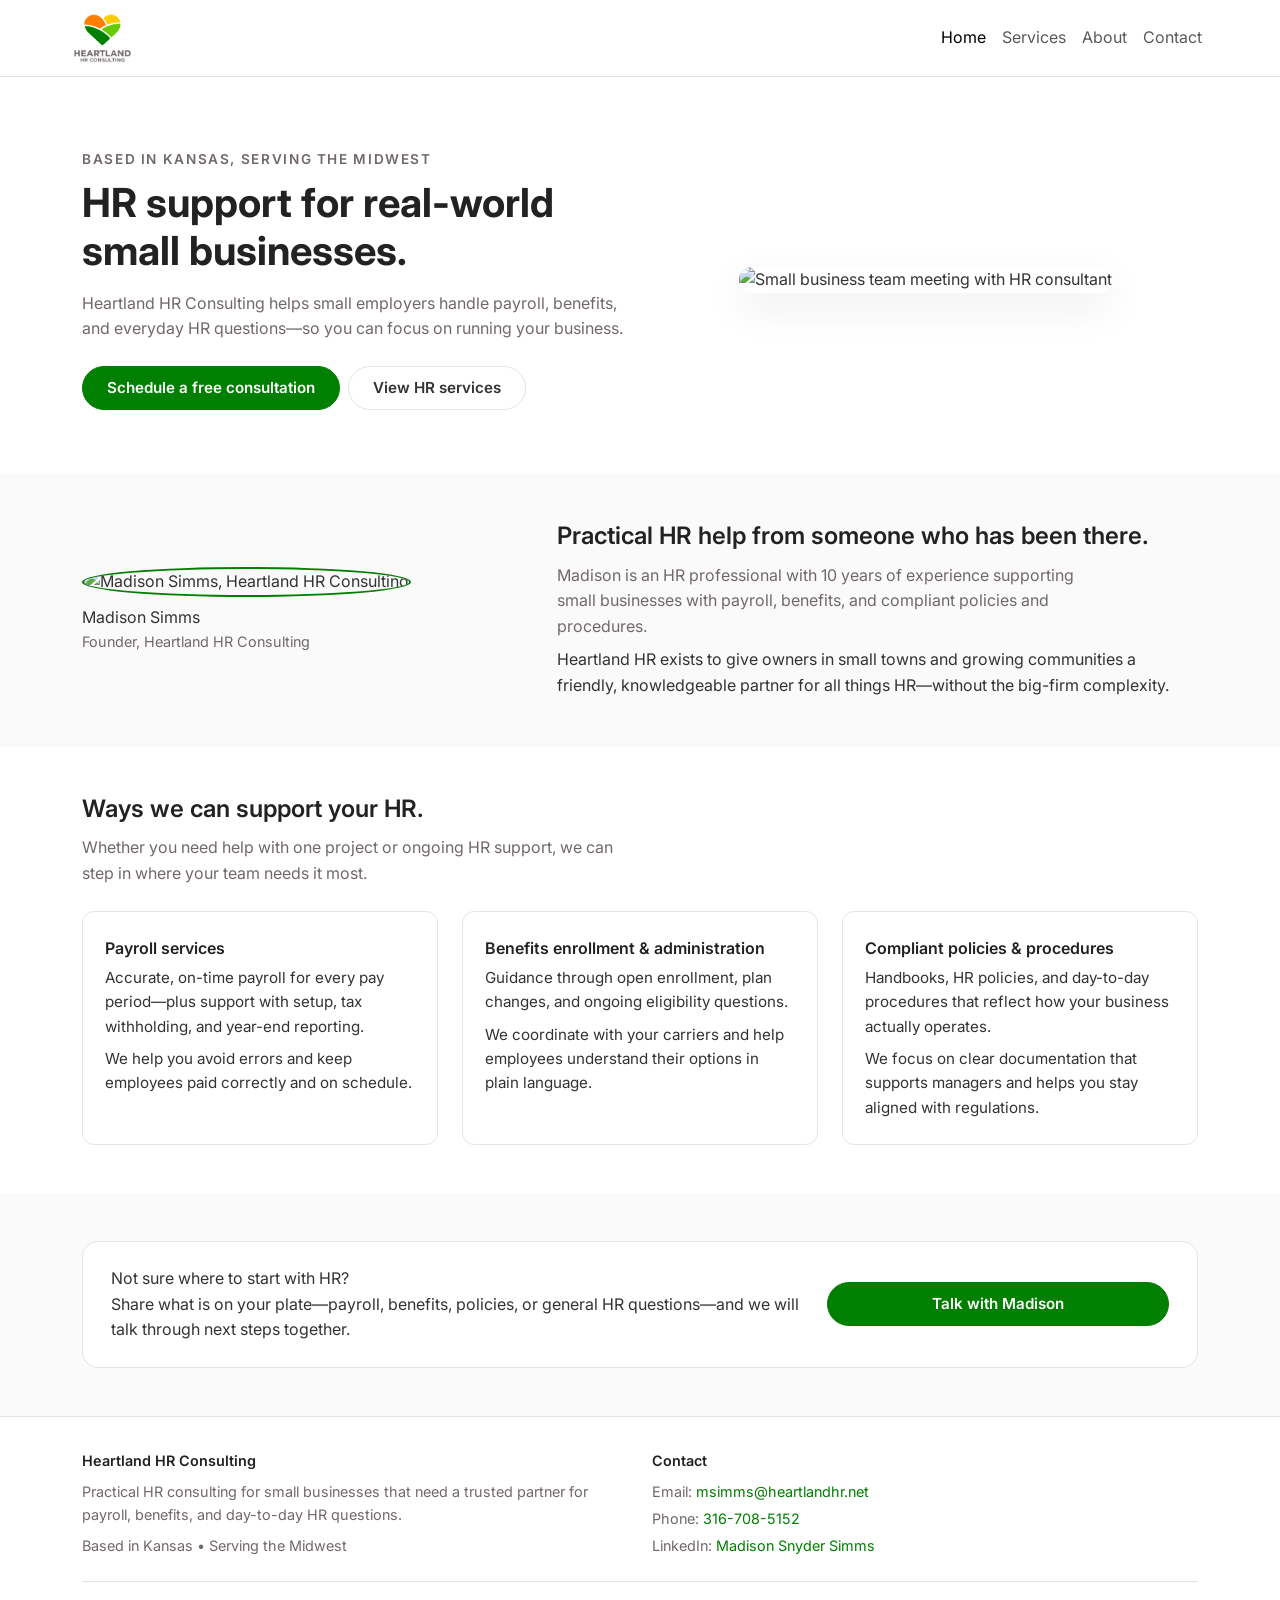
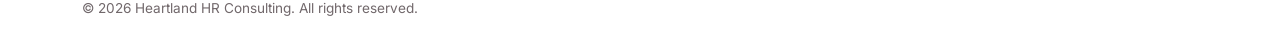
==== index.html @ 60d96d64 "Change logo image format from JPG to PNG" ====
<!DOCTYPE html>
<html lang="en" dir="ltr">
<head>
  <meta charset="utf-8">
  <title>Heartland HR Consulting | HR Support for Small Businesses</title>
  <meta name="viewport" content="width=device-width, initial-scale=1.0">
  <meta name="description" content="Heartland HR Consulting helps small businesses handle payroll, benefits, and compliant HR policies so owners can focus on running their business. Based in Kansas, serving clients across the Midwest.">

  <link rel="icon" type="image/jpeg" href="images/favicon-32x32.jpg" sizes="32x32">
  <link rel="apple-touch-icon" href="images/favicon-32x32.png">

  <link href="https://fonts.googleapis.com/css2?family=Inter:wght@400;500;600;700&display=swap" rel="stylesheet">
  <link href="https://cdn.jsdelivr.net/npm/bootstrap@5.3.3/dist/css/bootstrap.min.css" rel="stylesheet" crossorigin="anonymous">
  <link href="css/heartland.css" rel="stylesheet">
</head>
<body>
  <header class="border-bottom bg-white">
    <nav class="navbar navbar-expand-lg navbar-light container py-2">
      <a class="navbar-brand d-flex align-items-center" href="index.html">
        <img src="images/Logo-4-Color-Transparent.png" alt="Heartland HR Consulting logo">
      </a>
      <button class="navbar-toggler border-0" type="button" data-bs-toggle="collapse" data-bs-target="#mainNav" aria-controls="mainNav" aria-expanded="false" aria-label="Toggle navigation">
        <span class="navbar-toggler-icon"></span>
      </button>
      <div class="collapse navbar-collapse justify-content-end" id="mainNav">
        <ul class="navbar-nav mb-2 mb-lg-0">
          <li class="nav-item"><a class="nav-link active" href="index.html">Home</a></li>
          <li class="nav-item"><a class="nav-link" href="services.html">Services</a></li>
          <li class="nav-item"><a class="nav-link" href="about.html">About</a></li>
          <li class="nav-item"><a class="nav-link" href="contact.html">Contact</a></li>
        </ul>
      </div>
    </nav>
  </header>

  <main>
    <section class="hero">
      <div class="container">
        <div class="row align-items-center g-4">
          <div class="col-lg-6 order-2 order-lg-1">
            <p class="hero-tagline mb-2">Based in Kansas, serving the Midwest</p>
            <h1 class="hero-title">HR support for real-world small businesses.</h1>
            <p class="hero-subtitle mb-4">Heartland HR Consulting helps small employers handle payroll, benefits, and everyday HR questions—so you can focus on running your business.</p>
            <div class="d-flex flex-column flex-sm-row gap-2">
              <a href="contact.html" class="btn btn-primary-hh">Schedule a free consultation</a>
              <a href="services.html" class="btn btn-outline-hh">View HR services</a>
            </div>
          </div>
          <div class="col-lg-6 order-1 order-lg-2 text-center">
            <img src="images/Heroimage.jpg" class="hero-image" alt="Small business team meeting with HR consultant">
          </div>
        </div>
      </div>
    </section>

    <section class="section section-light">
      <div class="container">
        <div class="row g-4 align-items-center">
          <div class="col-md-5 text-center text-md-start mb-3 mb-md-0">
            <img src="images/madison-headshot.jpg" class="founder-photo mb-2" alt="Madison Simms, Heartland HR Consulting">
            <div>
              <div class="founder-name">Madison Simms</div>
              <div class="founder-role">Founder, Heartland HR Consulting</div>
            </div>
          </div>
          <div class="col-md-7">
            <h2 class="section-title">Practical HR help from someone who has been there.</h2>
            <p class="section-subtitle mb-2">Madison is an HR professional with 10 years of experience supporting small businesses with payroll, benefits, and compliant policies and procedures.</p>
            <p class="mb-0">Heartland HR exists to give owners in small towns and growing communities a friendly, knowledgeable partner for all things HR—without the big-firm complexity.</p>
          </div>
        </div>
      </div>
    </section>

    <section class="section">
      <div class="container">
        <div class="row mb-4">
          <div class="col-lg-8">
            <h2 class="section-title">Ways we can support your HR.</h2>
            <p class="section-subtitle mb-0">Whether you need help with one project or ongoing HR support, we can step in where your team needs it most.</p>
          </div>
        </div>
        <div class="row g-4">
          <div class="col-md-4">
            <div class="service-card h-100">
              <div class="service-name">Payroll services</div>
              <p class="service-text mb-2">Accurate, on-time payroll for every pay period—plus support with setup, tax withholding, and year-end reporting.</p>
              <p class="service-text mb-0">We help you avoid errors and keep employees paid correctly and on schedule.</p>
            </div>
          </div>
          <div class="col-md-4">
            <div class="service-card h-100">
              <div class="service-name">Benefits enrollment & administration</div>
              <p class="service-text mb-2">Guidance through open enrollment, plan changes, and ongoing eligibility questions.</p>
              <p class="service-text mb-0">We coordinate with your carriers and help employees understand their options in plain language.</p>
            </div>
          </div>
          <div class="col-md-4">
            <div class="service-card h-100">
              <div class="service-name">Compliant policies & procedures</div>
              <p class="service-text mb-2">Handbooks, HR policies, and day-to-day procedures that reflect how your business actually operates.</p>
              <p class="service-text mb-0">We focus on clear documentation that supports managers and helps you stay aligned with regulations.</p>
            </div>
          </div>
        </div>
      </div>
    </section>

    <section class="section section-light">
      <div class="container">
        <div class="cta-strip">
          <div class="row align-items-center g-3">
            <div class="col-md-8">
              <div class="cta-text-main">Not sure where to start with HR?</div>
              <p class="cta-text-sub mb-0">Share what is on your plate—payroll, benefits, policies, or general HR questions—and we will talk through next steps together.</p>
            </div>
            <div class="col-md-4 text-md-end">
              <a href="contact.html" class="btn btn-primary-hh w-100 w-md-auto">Talk with Madison</a>
            </div>
          </div>
        </div>
      </div>
    </section>
  </main>

  <footer class="site-footer">
    <div class="container">
      <div class="row g-4">
        <div class="col-md-6">
          <div class="footer-heading mb-2">Heartland HR Consulting</div>
          <p class="mb-2">Practical HR consulting for small businesses that need a trusted partner for payroll, benefits, and day-to-day HR questions.</p>
          <span class="badge-location">Based in Kansas • Serving the Midwest</span>
        </div>
        <div class="col-md-6">
          <div class="footer-heading mb-2">Contact</div>
          <p class="mb-1">Email: <a href="mailto:msimms@heartlandhr.net" class="footer-link">msimms@heartlandhr.net</a></p>
          <p class="mb-1">Phone: <a href="tel:13167085152" class="footer-link">316-708-5152</a></p>
          <p class="mb-0">LinkedIn: <a href="https://www.linkedin.com/in/madison-snyder-simms/" target="_blank" rel="noopener" class="footer-link">Madison Snyder Simms</a></p>
        </div>
      </div>
      <div class="footer-bottom mt-4 d-flex flex-column flex-md-row justify-content-between align-items-start align-items-md-center">
        <div>© <span id="year">2026</span> Heartland HR Consulting. All rights reserved.</div>
      </div>
    </div>
  </footer>

  <script src="https://cdn.jsdelivr.net/npm/bootstrap@5.3.3/dist/js/bootstrap.bundle.min.js" crossorigin="anonymous"></script>
  <script>
    document.getElementById('year').textContent = new Date().getFullYear();
  </script>
</body>
</html>
---- css/heartland.css ----
:root {
  --heartland-dark-green: #007f00;
  --heartland-light-green: #66cc00;
  --heartland-orange: #ff8000;
  --heartland-yellow: #ffcc00;
  --heartland-grey: #71686b;
  --heartland-text: #333333;
  --heartland-border: #e5e5e5;
  --heartland-bg-light: #fafafa;
}

* { box-sizing: border-box; }

body {
  font-family: "Inter", system-ui, -apple-system, BlinkMacSystemFont, "Segoe UI", sans-serif;
  margin: 0;
  background-color: #ffffff;
  color: var(--heartland-text);
  line-height: 1.6;
}

a { color: var(--heartland-dark-green); text-decoration: none; }
a:hover { color: var(--heartland-orange); text-decoration: underline; }

.navbar-brand img { max-height: 50px; height: auto; }

.btn-primary-hh {
  background-color: var(--heartland-dark-green);
  border-color: var(--heartland-dark-green);
  color: #ffffff;
  font-weight: 600;
  border-radius: 999px;
  padding: 0.6rem 1.5rem;
  font-size: 0.95rem;
}
.btn-primary-hh:hover {
  background-color: #005d00;
  border-color: #005d00;
  color: #ffffff;
}

.btn-outline-hh {
  border-radius: 999px;
  padding: 0.6rem 1.5rem;
  font-size: 0.95rem;
  font-weight: 600;
  border: 1px solid var(--heartland-border);
  color: var(--heartland-text);
  background-color: #ffffff;
}
.btn-outline-hh:hover {
  border-color: var(--heartland-orange);
  color: var(--heartland-orange);
  background-color: #ffffff;
}

.hero { padding: 3.5rem 0 3rem; }
@media (min-width: 992px) { .hero { padding: 4.5rem 0 4rem; } }
.hero-title { font-size: 2.1rem; font-weight: 700; color: #222; margin-bottom: 1rem; }
@media (min-width: 768px) { .hero-title { font-size: 2.5rem; } }
.hero-subtitle { font-size: 1rem; color: var(--heartland-grey); max-width: 34rem; }
.hero-image { max-width: 480px; width: 100%; border-radius: 12px; box-shadow: 0 14px 40px rgba(0,0,0,0.08); object-fit: cover; }
.hero-tagline { font-size: 0.85rem; letter-spacing: 0.12em; text-transform: uppercase; color: var(--heartland-grey); font-weight: 600; }

.section { padding: 3rem 0; }
.section-light { background-color: var(--heartland-bg-light); }
.section-title { font-size: 1.5rem; font-weight: 600; color: #222; margin-bottom: 0.75rem; }
.section-subtitle { color: var(--heartland-grey); max-width: 34rem; }

.founder-photo {
  width: 120px;
  height: 120px;
  border-radius: 50%;
  object-fit: cover;
  border: 2px solid var(--heartland-dark-green);
}

@media (min-width: 768px) {
  .founder-photo {
    width: 160px;
    height: 160px;
  }
}
 }
.founder-name { font-weight: 600; }
.founder-role { font-size: 0.9rem; color: var(--heartland-grey); }

.service-card { border-radius: 12px; border: 1px solid var(--heartland-border); padding: 1.5rem 1.4rem; background-color: #fff; height: 100%; }
.service-name { font-weight: 600; margin-bottom: 0.3rem; color: #222; }
.service-text { font-size: 0.95rem; }

.cta-strip { border-radius: 16px; border: 1px solid var(--heartland-border); padding: 1.5rem 1.75rem; background-color: #fff; }

.site-footer { border-top: 1px solid var(--heartland-border); padding: 2rem 0 1.5rem; font-size: 0.9rem; color: var(--heartland-grey); }
.footer-bottom { border-top: 1px solid var(--heartland-border); margin-top: 1.5rem; padding-top: 1rem; font-size: 0.85rem; }
.footer-heading { font-weight: 600; color: #222; margin-bottom: 0.75rem; }

.form-control, .form-select { border-radius: 8px; border-color: var(--heartland-border); }
.form-control:focus, .form-select:focus { box-shadow: none; border-color: var(--heartland-dark-green); }
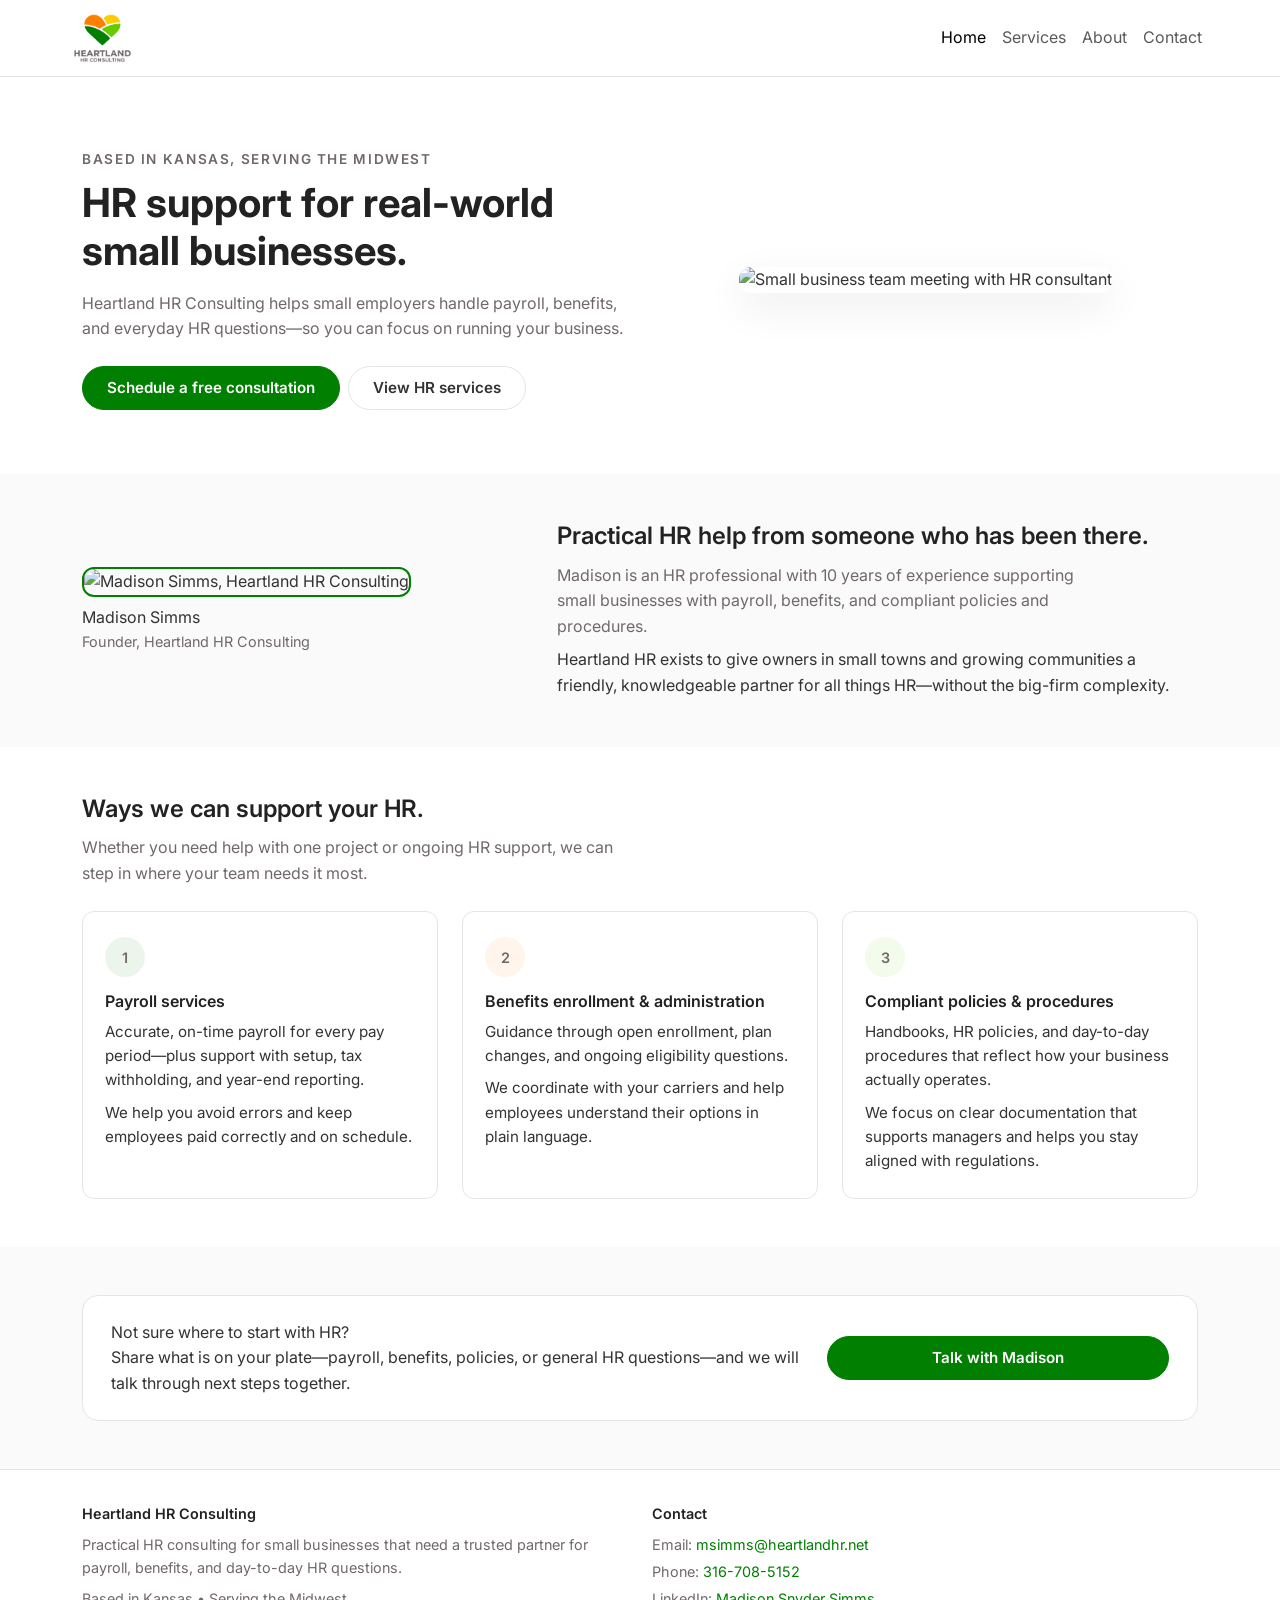
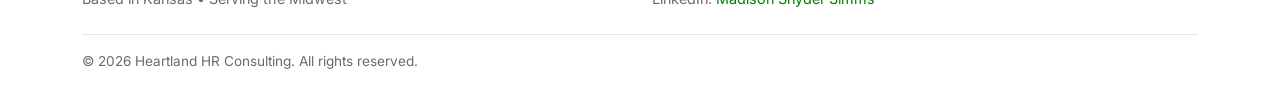
==== commit deab82d0: "Refactor HR service section with icons and text updates Updated service descriptions and added icons" ====
--- a/index.html
+++ b/index.html
@@ -6,7 +6,7 @@
   <meta name="viewport" content="width=device-width, initial-scale=1.0">
   <meta name="description" content="Heartland HR Consulting helps small businesses handle payroll, benefits, and compliant HR policies so owners can focus on running their business. Based in Kansas, serving clients across the Midwest.">
 
-  <link rel="icon" type="image/jpeg" href="images/favicon-32x32.jpg" sizes="32x32">
+  <link rel="icon" type="image/jpeg" href="images/favicon-32x32.png" sizes="32x32">
   <link rel="apple-touch-icon" href="images/favicon-32x32.png">
 
   <link href="https://fonts.googleapis.com/css2?family=Inter:wght@400;500;600;700&display=swap" rel="stylesheet">
@@ -72,39 +72,66 @@
       </div>
     </section>
 
-    <section class="section">
+       <section class="section">
       <div class="container">
         <div class="row mb-4">
           <div class="col-lg-8">
             <h2 class="section-title">Ways we can support your HR.</h2>
-            <p class="section-subtitle mb-0">Whether you need help with one project or ongoing HR support, we can step in where your team needs it most.</p>
+            <p class="section-subtitle mb-0">
+              Whether you need help with one project or ongoing HR support, we can step in where your team needs it most.
+            </p>
           </div>
         </div>
+
         <div class="row g-4">
           <div class="col-md-4">
             <div class="service-card h-100">
+              <div class="service-icon-circle">
+                <span class="service-icon-text">1</span>
+              </div>
               <div class="service-name">Payroll services</div>
-              <p class="service-text mb-2">Accurate, on-time payroll for every pay period—plus support with setup, tax withholding, and year-end reporting.</p>
-              <p class="service-text mb-0">We help you avoid errors and keep employees paid correctly and on schedule.</p>
+              <p class="service-text mb-2">
+                Accurate, on-time payroll for every pay period—plus support with setup, tax withholding, and year-end reporting.
+              </p>
+              <p class="service-text mb-0">
+                We help you avoid errors and keep employees paid correctly and on schedule.
+              </p>
             </div>
           </div>
+
           <div class="col-md-4">
             <div class="service-card h-100">
-              <div class="service-name">Benefits enrollment & administration</div>
-              <p class="service-text mb-2">Guidance through open enrollment, plan changes, and ongoing eligibility questions.</p>
-              <p class="service-text mb-0">We coordinate with your carriers and help employees understand their options in plain language.</p>
+              <div class="service-icon-circle service-icon-2">
+                <span class="service-icon-text">2</span>
+              </div>
+              <div class="service-name">Benefits enrollment &amp; administration</div>
+              <p class="service-text mb-2">
+                Guidance through open enrollment, plan changes, and ongoing eligibility questions.
+              </p>
+              <p class="service-text mb-0">
+                We coordinate with your carriers and help employees understand their options in plain language.
+              </p>
             </div>
           </div>
+
           <div class="col-md-4">
             <div class="service-card h-100">
-              <div class="service-name">Compliant policies & procedures</div>
-              <p class="service-text mb-2">Handbooks, HR policies, and day-to-day procedures that reflect how your business actually operates.</p>
-              <p class="service-text mb-0">We focus on clear documentation that supports managers and helps you stay aligned with regulations.</p>
+              <div class="service-icon-circle service-icon-3">
+                <span class="service-icon-text">3</span>
+              </div>
+              <div class="service-name">Compliant policies &amp; procedures</div>
+              <p class="service-text mb-2">
+                Handbooks, HR policies, and day-to-day procedures that reflect how your business actually operates.
+              </p>
+              <p class="service-text mb-0">
+                We focus on clear documentation that supports managers and helps you stay aligned with regulations.
+              </p>
             </div>
           </div>
         </div>
       </div>
     </section>
+
 
     <section class="section section-light">
       <div class="container">
--- a/css/heartland.css
+++ b/css/heartland.css
@@ -69,11 +69,13 @@
 .section-subtitle { color: var(--heartland-grey); max-width: 34rem; }
 
 .founder-photo {
-  width: 120px;
-  height: 120px;
-  border-radius: 50%;
+  width: 220px;
+  height: auto;
+  border-radius: 12px;      /* rounded rectangle */
   object-fit: cover;
   border: 2px solid var(--heartland-dark-green);
+}
+
 }
 
 @media (min-width: 768px) {
@@ -90,6 +92,67 @@
 .service-name { font-weight: 600; margin-bottom: 0.3rem; color: #222; }
 .service-text { font-size: 0.95rem; }
 
+/* Service cards: subtle design enhancements */
+.service-card {
+  position: relative;
+  border-radius: 12px;
+  border: 1px solid var(--heartland-border);
+  padding: 1.6rem 1.4rem 1.5rem;
+  background-color: #fff;
+  height: 100%;
+  transition: box-shadow 0.18s ease, transform 0.18s ease, border-color 0.18s ease;
+}
+
+.service-card:hover {
+  box-shadow: 0 12px 30px rgba(0, 0, 0, 0.06);
+  transform: translateY(-3px);
+  border-color: rgba(0, 127, 0, 0.18); /* soft dark-green border */
+}
+
+@media (max-width: 767.98px) {
+  .service-card:hover {
+    box-shadow: none;
+    transform: none;
+  }
+}
+
+/* Icon circle at top of each card */
+.service-icon-circle {
+  width: 40px;
+  height: 40px;
+  border-radius: 999px;
+  display: inline-flex;
+  align-items: center;
+  justify-content: center;
+  margin-bottom: 0.75rem;
+  background: rgba(0, 127, 0, 0.08); /* soft dark-green */
+}
+
+.service-icon-2 {
+  background: rgba(255, 128, 0, 0.08); /* soft orange */
+}
+
+.service-icon-3 {
+  background: rgba(102, 204, 0, 0.08); /* soft light-green */
+}
+
+.service-icon-text {
+  font-size: 0.9rem;
+  font-weight: 600;
+  color: var(--heartland-grey);
+}
+
+/* Tighten text on small screens */
+@media (max-width: 575.98px) {
+  .service-name {
+    font-size: 1rem;
+  }
+
+  .service-text {
+    font-size: 0.93rem;
+  }
+}
+
 .cta-strip { border-radius: 16px; border: 1px solid var(--heartland-border); padding: 1.5rem 1.75rem; background-color: #fff; }
 
 .site-footer { border-top: 1px solid var(--heartland-border); padding: 2rem 0 1.5rem; font-size: 0.9rem; color: var(--heartland-grey); }
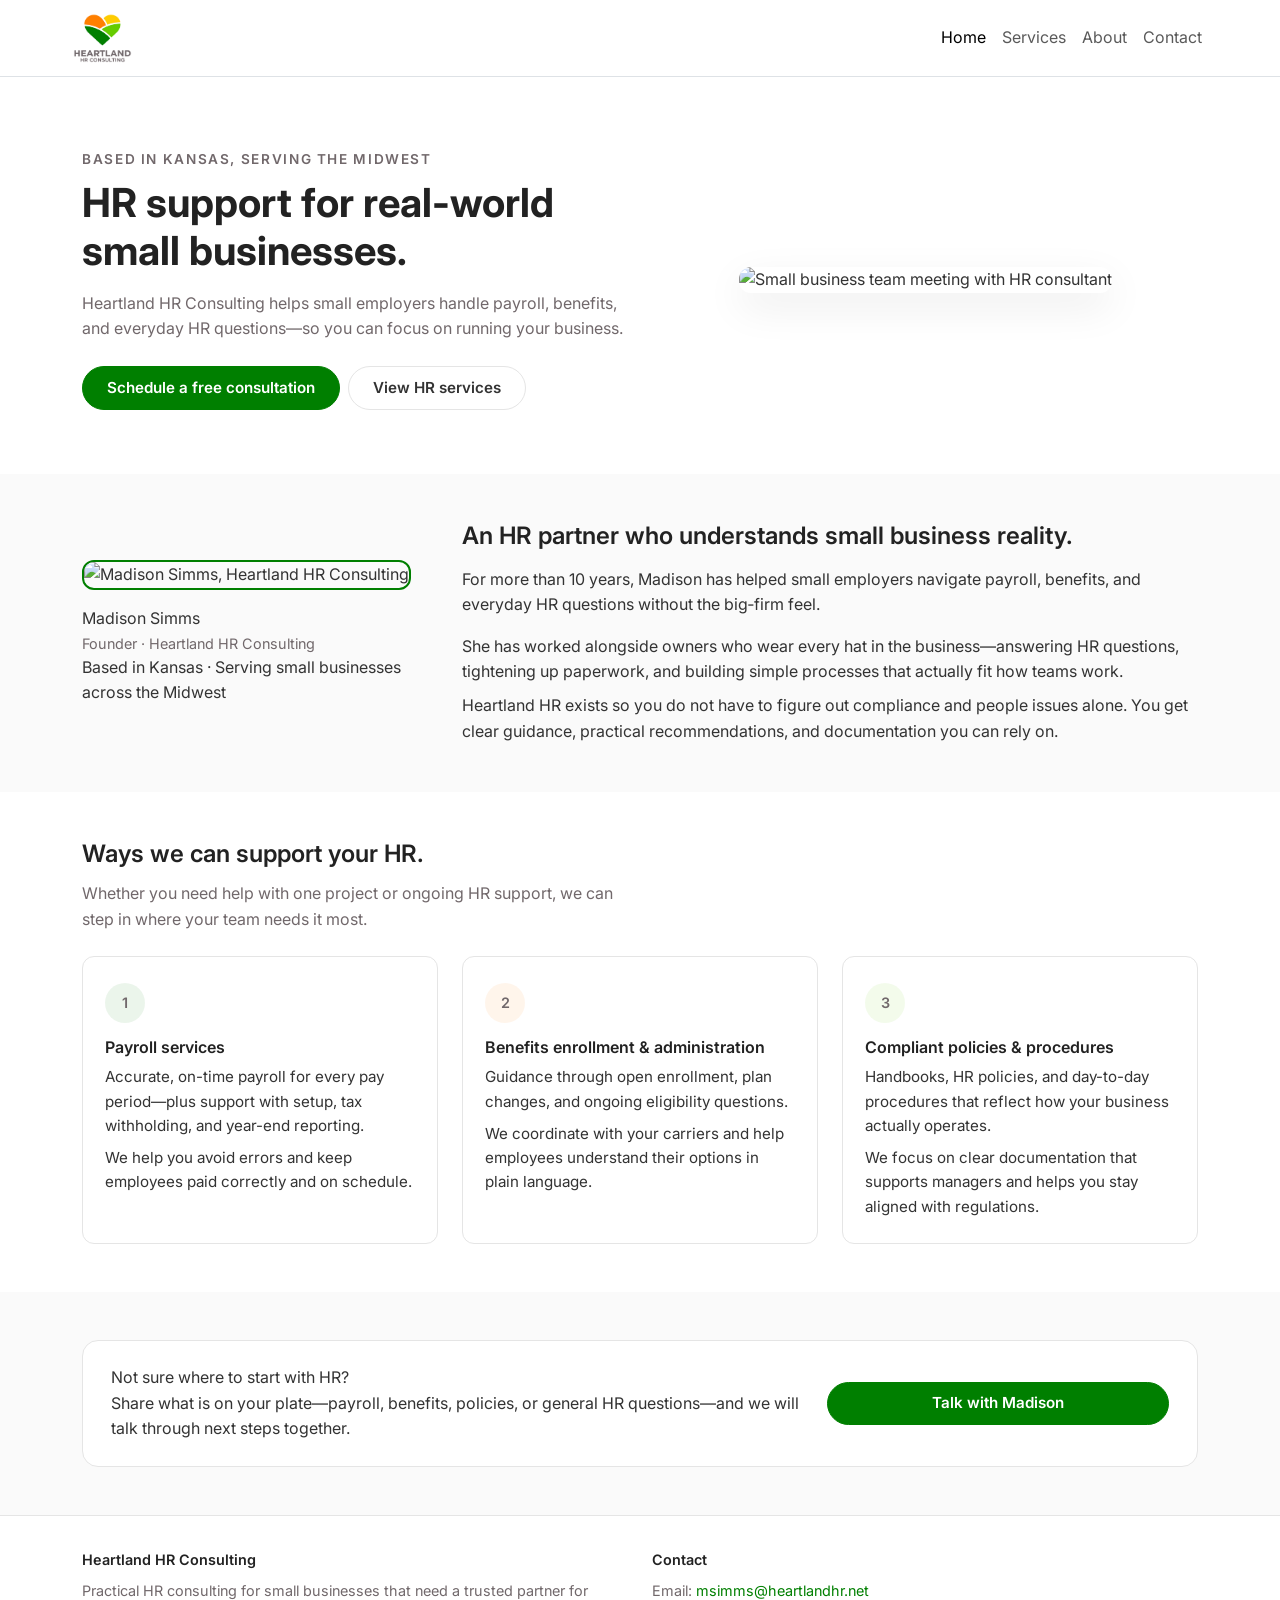
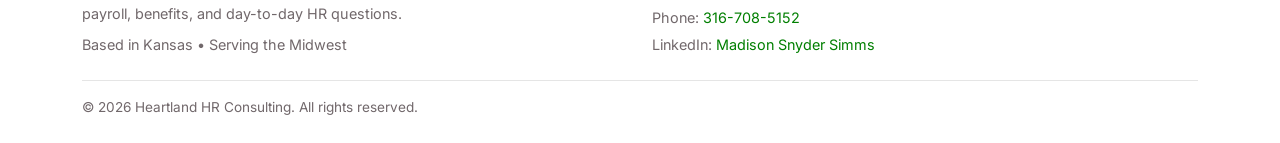
==== commit 98c04855: "Revise founder section with new content and structure Updated founder section with additional inform" ====
--- a/index.html
+++ b/index.html
@@ -53,24 +53,43 @@
       </div>
     </section>
 
-    <section class="section section-light">
+       <section class="section section-light">
       <div class="container">
         <div class="row g-4 align-items-center">
-          <div class="col-md-5 text-center text-md-start mb-3 mb-md-0">
-            <img src="images/madison-headshot.jpg" class="founder-photo mb-2" alt="Madison Simms, Heartland HR Consulting">
-            <div>
-              <div class="founder-name">Madison Simms</div>
-              <div class="founder-role">Founder, Heartland HR Consulting</div>
+          <div class="col-md-4 text-center text-md-start">
+            <div class="p-3 p-md-0">
+              <img src="images/madison-headshot.jpg"
+                   class="founder-photo mb-3"
+                   alt="Madison Simms, Heartland HR Consulting">
+              <div>
+                <div class="founder-name">Madison Simms</div>
+                <div class="founder-role">Founder · Heartland HR Consulting</div>
+                <p class="founder-location mb-0">Based in Kansas · Serving small businesses across the Midwest</p>
+              </div>
             </div>
           </div>
-          <div class="col-md-7">
-            <h2 class="section-title">Practical HR help from someone who has been there.</h2>
-            <p class="section-subtitle mb-2">Madison is an HR professional with 10 years of experience supporting small businesses with payroll, benefits, and compliant policies and procedures.</p>
-            <p class="mb-0">Heartland HR exists to give owners in small towns and growing communities a friendly, knowledgeable partner for all things HR—without the big-firm complexity.</p>
+
+          <div class="col-md-8">
+            <div class="founder-card-body">
+              <h2 class="section-title mb-3">An HR partner who understands small business reality.</h2>
+              <p class="founder-lede mb-3">
+                For more than 10 years, Madison has helped small employers navigate payroll, benefits, and everyday HR questions
+                without the big‑firm feel.
+              </p>
+              <p class="founder-text mb-2">
+                She has worked alongside owners who wear every hat in the business—answering HR questions, tightening up
+                paperwork, and building simple processes that actually fit how teams work.
+              </p>
+              <p class="founder-text mb-0">
+                Heartland HR exists so you do not have to figure out compliance and people issues alone. You get clear guidance,
+                practical recommendations, and documentation you can rely on.
+              </p>
+            </div>
           </div>
         </div>
       </div>
     </section>
+
 
        <section class="section">
       <div class="container">
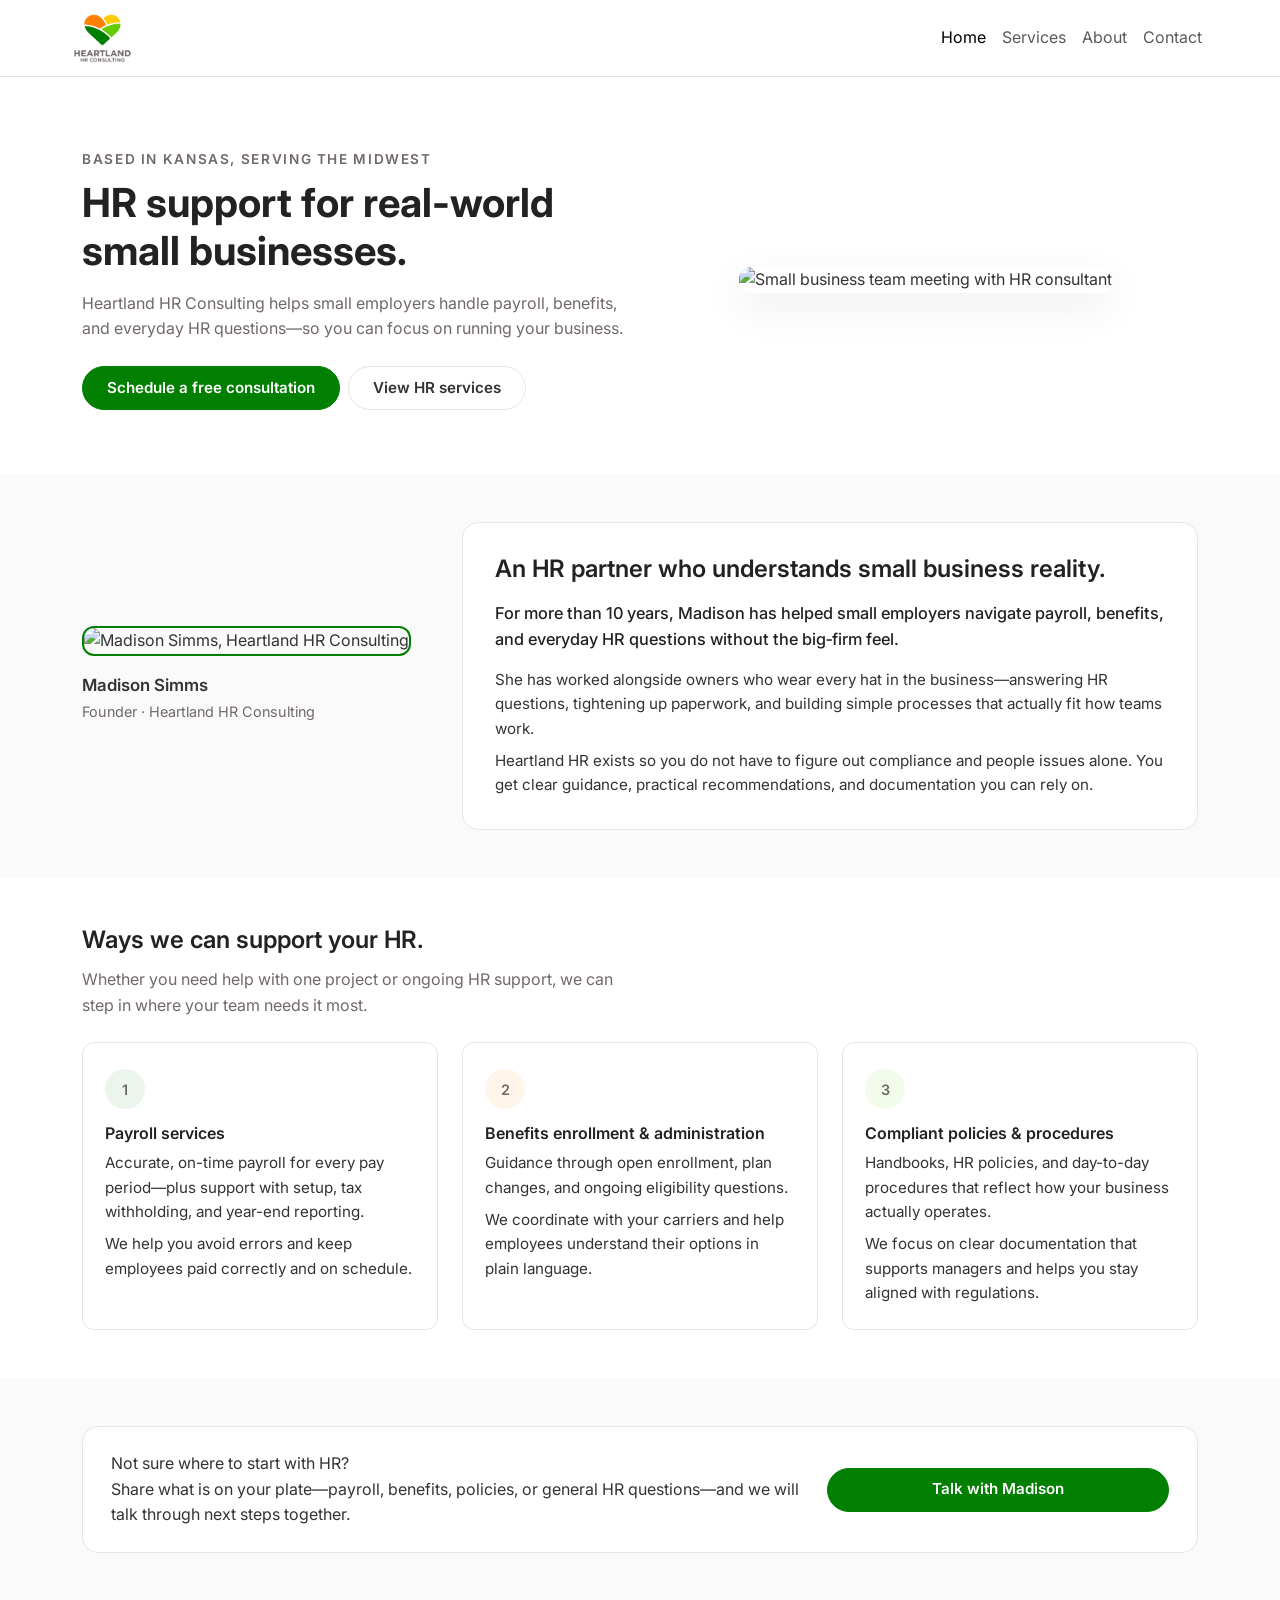
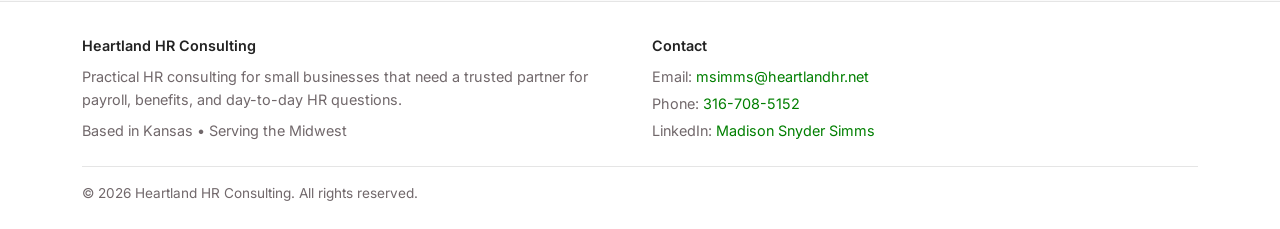
==== commit 41103d0b: "Remove founder location from index.html Removed location description for Madison Simms." ====
--- a/index.html
+++ b/index.html
@@ -64,7 +64,6 @@
               <div>
                 <div class="founder-name">Madison Simms</div>
                 <div class="founder-role">Founder · Heartland HR Consulting</div>
-                <p class="founder-location mb-0">Based in Kansas · Serving small businesses across the Midwest</p>
               </div>
             </div>
           </div>
--- a/css/heartland.css
+++ b/css/heartland.css
@@ -76,17 +76,55 @@
   border: 2px solid var(--heartland-dark-green);
 }
 
-}
-
-@media (min-width: 768px) {
+/* Slightly smaller on very small screens */
+@media (max-width: 575.98px) {
   .founder-photo {
-    width: 160px;
-    height: 160px;
-  }
-}
- }
-.founder-name { font-weight: 600; }
-.founder-role { font-size: 0.9rem; color: var(--heartland-grey); }
+    width: 180px;
+  }
+}
+
+.founder-name {
+  font-weight: 600;
+  font-size: 1.05rem;
+  margin-bottom: 0.1rem;
+}
+
+.founder-role {
+  font-size: 0.9rem;
+  color: var(--heartland-grey);
+  margin-bottom: 0.15rem;
+}
+
+.founder-location {
+  font-size: 0.86rem;
+  color: var(--heartland-grey);
+}
+
+/* Text block styling */
+.founder-card-body {
+  background-color: #ffffff;
+  border-radius: 16px;
+  padding: 1.75rem 1.5rem;
+  border: 1px solid var(--heartland-border);
+}
+
+@media (min-width: 992px) {
+  .founder-card-body {
+    padding: 2rem 2rem;
+  }
+}
+
+.founder-lede {
+  font-size: 1.02rem;
+  font-weight: 500;
+  color: #222222;
+}
+
+.founder-text {
+  font-size: 0.95rem;
+  color: var(--heartland-text);
+}
+
 
 .service-card { border-radius: 12px; border: 1px solid var(--heartland-border); padding: 1.5rem 1.4rem; background-color: #fff; height: 100%; }
 .service-name { font-weight: 600; margin-bottom: 0.3rem; color: #222; }
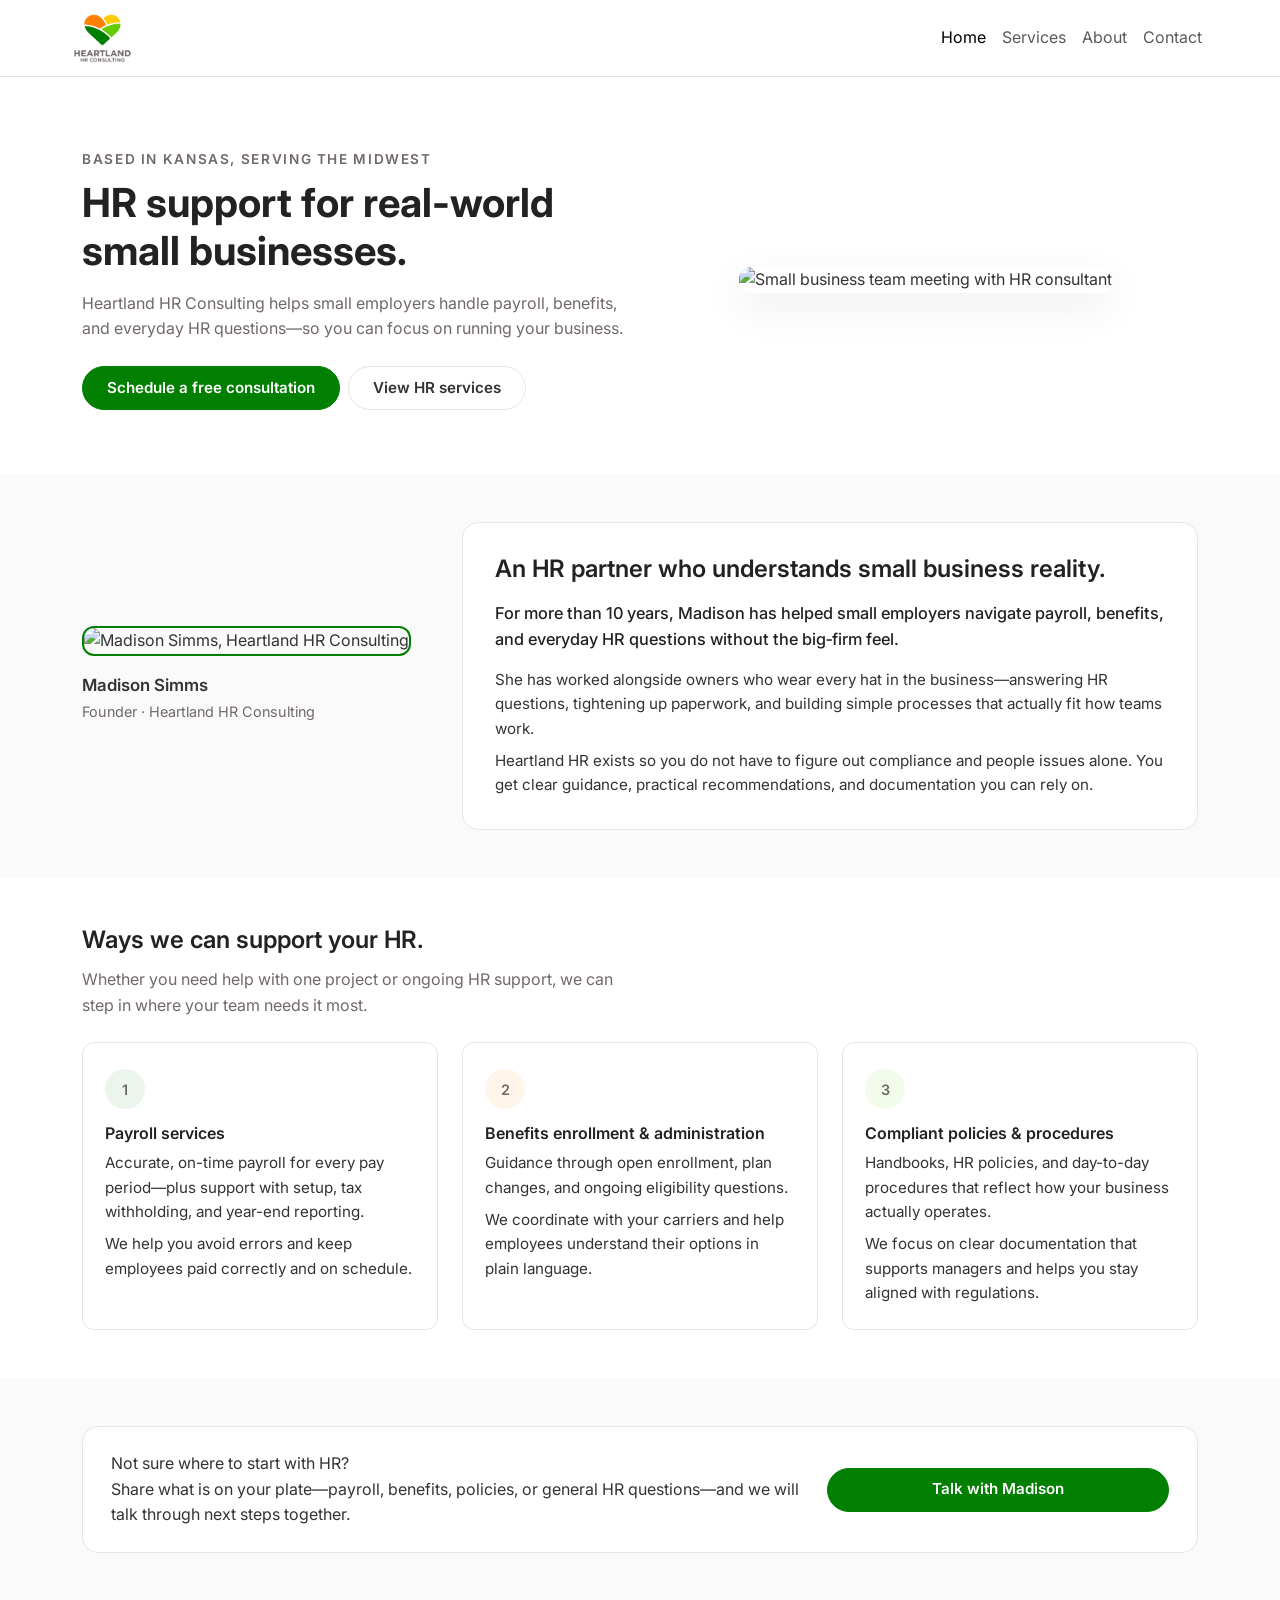
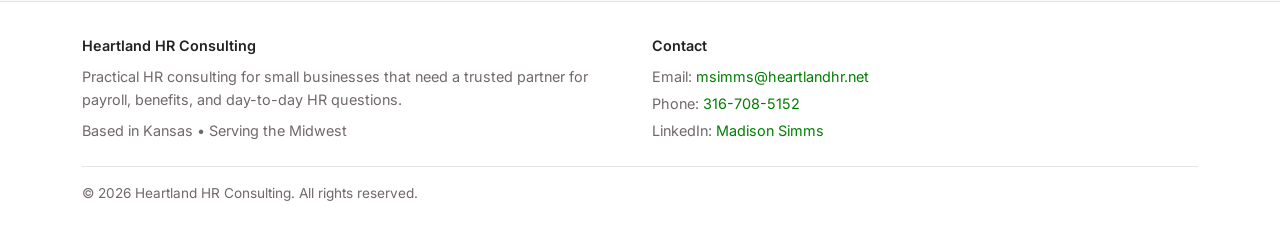
==== commit 70e1e3f7: "Update LinkedIn name in footer" ====
--- a/index.html
+++ b/index.html
@@ -180,7 +180,7 @@
           <div class="footer-heading mb-2">Contact</div>
           <p class="mb-1">Email: <a href="mailto:msimms@heartlandhr.net" class="footer-link">msimms@heartlandhr.net</a></p>
           <p class="mb-1">Phone: <a href="tel:13167085152" class="footer-link">316-708-5152</a></p>
-          <p class="mb-0">LinkedIn: <a href="https://www.linkedin.com/in/madison-snyder-simms/" target="_blank" rel="noopener" class="footer-link">Madison Snyder Simms</a></p>
+          <p class="mb-0">LinkedIn: <a href="https://www.linkedin.com/in/madison-snyder-simms/" target="_blank" rel="noopener" class="footer-link">Madison Simms</a></p>
         </div>
       </div>
       <div class="footer-bottom mt-4 d-flex flex-column flex-md-row justify-content-between align-items-start align-items-md-center">
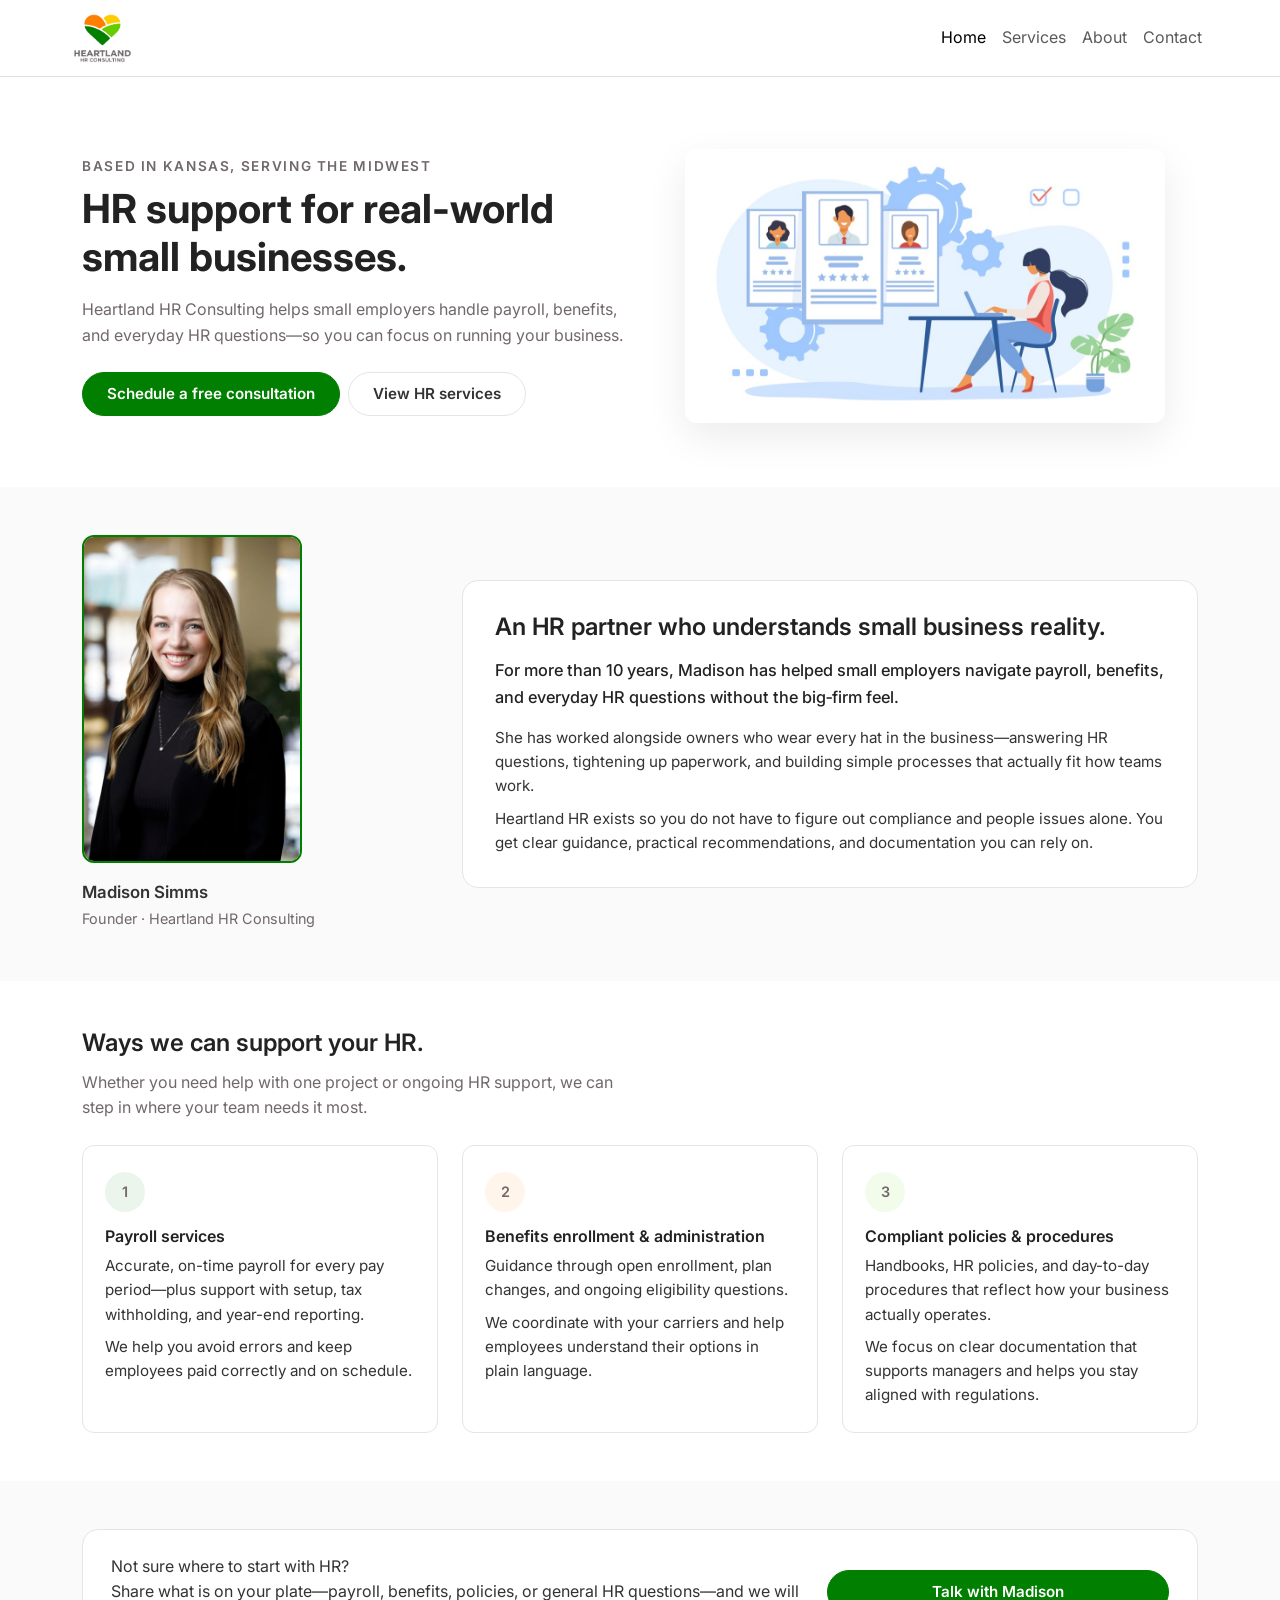
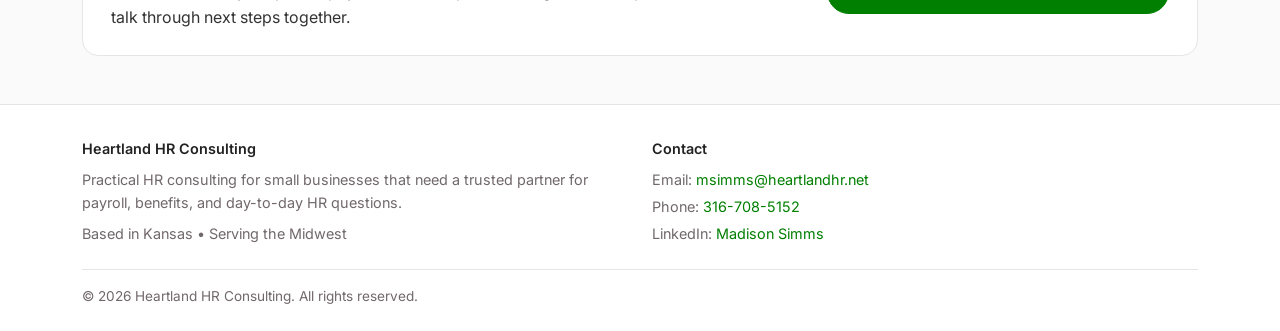
==== commit 49d9f18b: "Fix site-wide technical issues and add SEO fundamentals - Standardize LinkedIn link/name across all " ====
--- a/index.html
+++ b/index.html
@@ -5,6 +5,18 @@
   <title>Heartland HR Consulting | HR Support for Small Businesses</title>
   <meta name="viewport" content="width=device-width, initial-scale=1.0">
   <meta name="description" content="Heartland HR Consulting helps small businesses handle payroll, benefits, and compliant HR policies so owners can focus on running their business. Based in Kansas, serving clients across the Midwest.">
+  <link rel="canonical" href="https://heartlandhr.net/">
+
+  <meta property="og:type" content="website">
+  <meta property="og:site_name" content="Heartland HR Consulting">
+  <meta property="og:url" content="https://heartlandhr.net/">
+  <meta property="og:title" content="Heartland HR Consulting | HR Support for Small Businesses">
+  <meta property="og:description" content="Heartland HR Consulting helps small businesses handle payroll, benefits, and compliant HR policies so owners can focus on running their business. Based in Kansas, serving clients across the Midwest.">
+  <meta property="og:image" content="https://heartlandhr.net/images/Heroimage.jpg">
+  <meta name="twitter:card" content="summary_large_image">
+  <meta name="twitter:title" content="Heartland HR Consulting | HR Support for Small Businesses">
+  <meta name="twitter:description" content="Heartland HR Consulting helps small businesses handle payroll, benefits, and compliant HR policies so owners can focus on running their business. Based in Kansas, serving clients across the Midwest.">
+  <meta name="twitter:image" content="https://heartlandhr.net/images/Heroimage.jpg">
 
   <link rel="icon" type="image/jpeg" href="images/favicon-32x32.png" sizes="32x32">
   <link rel="apple-touch-icon" href="images/favicon-32x32.png">
@@ -12,6 +24,31 @@
   <link href="https://fonts.googleapis.com/css2?family=Inter:wght@400;500;600;700&display=swap" rel="stylesheet">
   <link href="https://cdn.jsdelivr.net/npm/bootstrap@5.3.3/dist/css/bootstrap.min.css" rel="stylesheet" crossorigin="anonymous">
   <link href="css/heartland.css" rel="stylesheet">
+
+  <script type="application/ld+json">
+  {
+    "@context": "https://schema.org",
+    "@type": "ProfessionalService",
+    "name": "Heartland HR Consulting",
+    "image": "https://heartlandhr.net/images/Logo-4-Color-Transparent.png",
+    "url": "https://heartlandhr.net/",
+    "telephone": "+1-316-708-5152",
+    "email": "msimms@heartlandhr.net",
+    "address": {
+      "@type": "PostalAddress",
+      "addressRegion": "KS",
+      "addressCountry": "US"
+    },
+    "areaServed": "Midwest United States",
+    "founder": {
+      "@type": "Person",
+      "name": "Madison Simms"
+    },
+    "sameAs": [
+      "https://www.linkedin.com/in/madison-simms/"
+    ]
+  }
+  </script>
 </head>
 <body>
   <header class="border-bottom bg-white">
@@ -180,7 +217,7 @@
           <div class="footer-heading mb-2">Contact</div>
           <p class="mb-1">Email: <a href="mailto:msimms@heartlandhr.net" class="footer-link">msimms@heartlandhr.net</a></p>
           <p class="mb-1">Phone: <a href="tel:13167085152" class="footer-link">316-708-5152</a></p>
-          <p class="mb-0">LinkedIn: <a href="https://www.linkedin.com/in/madison-snyder-simms/" target="_blank" rel="noopener" class="footer-link">Madison Simms</a></p>
+          <p class="mb-0">LinkedIn: <a href="https://www.linkedin.com/in/madison-simms/" target="_blank" rel="noopener" class="footer-link">Madison Simms</a></p>
         </div>
       </div>
       <div class="footer-bottom mt-4 d-flex flex-column flex-md-row justify-content-between align-items-start align-items-md-center">
--- a/css/heartland.css
+++ b/css/heartland.css
@@ -126,11 +126,6 @@
 }
 
 
-.service-card { border-radius: 12px; border: 1px solid var(--heartland-border); padding: 1.5rem 1.4rem; background-color: #fff; height: 100%; }
-.service-name { font-weight: 600; margin-bottom: 0.3rem; color: #222; }
-.service-text { font-size: 0.95rem; }
-
-/* Service cards: subtle design enhancements */
 .service-card {
   position: relative;
   border-radius: 12px;
@@ -140,6 +135,8 @@
   height: 100%;
   transition: box-shadow 0.18s ease, transform 0.18s ease, border-color 0.18s ease;
 }
+.service-name { font-weight: 600; margin-bottom: 0.3rem; color: #222; }
+.service-text { font-size: 0.95rem; }
 
 .service-card:hover {
   box-shadow: 0 12px 30px rgba(0, 0, 0, 0.06);
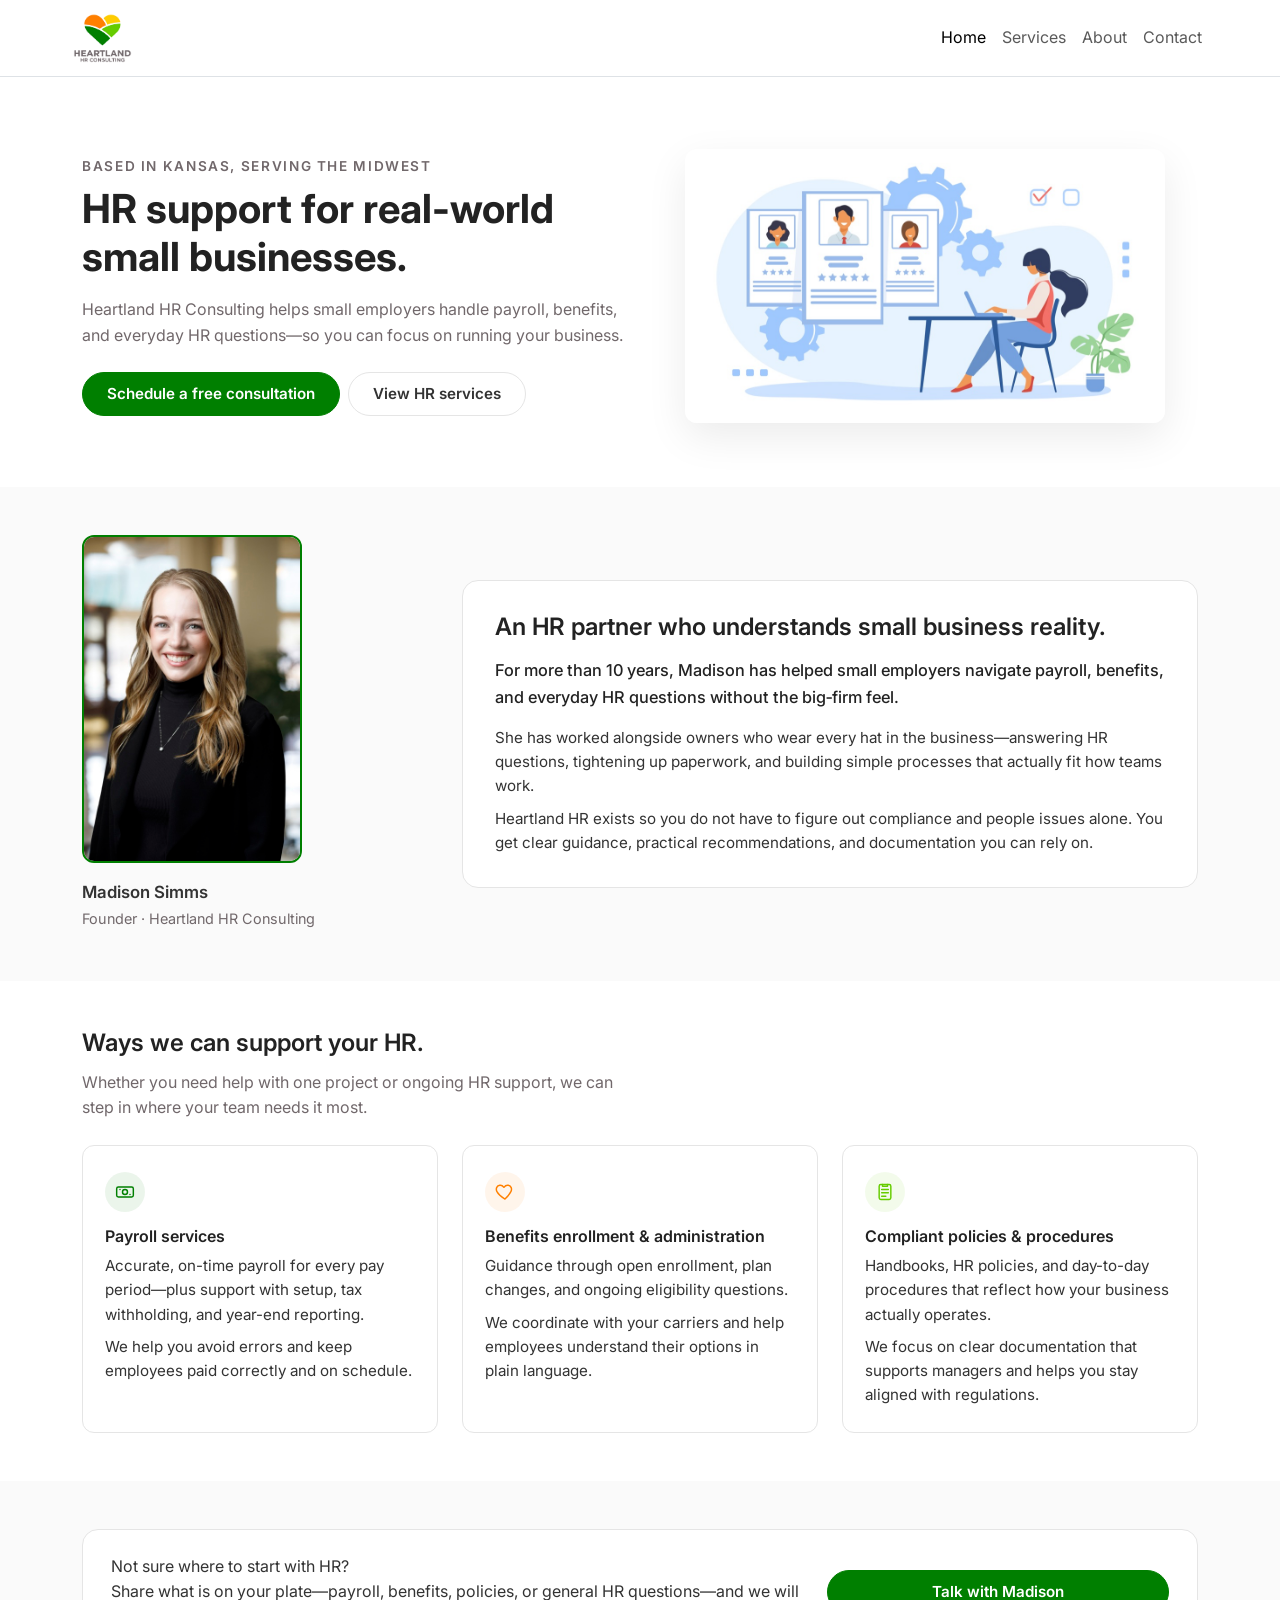
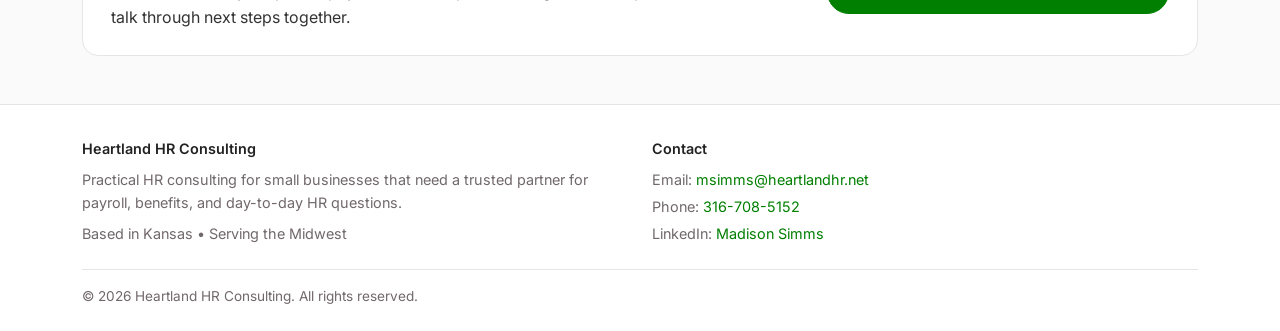
==== commit a9e8899a: "Replace JotForm embed with custom contact form, add service icons - Build a self-hosted contact form" ====
--- a/index.html
+++ b/index.html
@@ -142,7 +142,7 @@
           <div class="col-md-4">
             <div class="service-card h-100">
               <div class="service-icon-circle">
-                <span class="service-icon-text">1</span>
+                <svg viewBox="0 0 24 24" fill="none" stroke-width="1.75" stroke-linecap="round" stroke-linejoin="round" aria-hidden="true"><rect x="2" y="6" width="20" height="12" rx="2"/><circle cx="12" cy="12" r="3"/><path d="M6 9v.01M18 15v.01"/></svg>
               </div>
               <div class="service-name">Payroll services</div>
               <p class="service-text mb-2">
@@ -157,7 +157,7 @@
           <div class="col-md-4">
             <div class="service-card h-100">
               <div class="service-icon-circle service-icon-2">
-                <span class="service-icon-text">2</span>
+                <svg viewBox="0 0 24 24" fill="none" stroke-width="1.75" stroke-linecap="round" stroke-linejoin="round" aria-hidden="true"><path d="M12 20.5s-7.5-4.6-9.8-9.2C.6 7.8 2.4 4.5 5.7 4c2-.3 3.7.7 5 2.4C12 4.7 13.7 3.7 15.7 4c3.3.5 5.1 3.8 3.5 7.3C16.9 15.9 12 20.5 12 20.5Z"/></svg>
               </div>
               <div class="service-name">Benefits enrollment &amp; administration</div>
               <p class="service-text mb-2">
@@ -172,7 +172,7 @@
           <div class="col-md-4">
             <div class="service-card h-100">
               <div class="service-icon-circle service-icon-3">
-                <span class="service-icon-text">3</span>
+                <svg viewBox="0 0 24 24" fill="none" stroke-width="1.75" stroke-linecap="round" stroke-linejoin="round" aria-hidden="true"><rect x="5" y="3" width="14" height="18" rx="2"/><path d="M9 3v2h6V3M8 9h8M8 13h8M8 17h5"/></svg>
               </div>
               <div class="service-name">Compliant policies &amp; procedures</div>
               <p class="service-text mb-2">
--- a/css/heartland.css
+++ b/css/heartland.css
@@ -171,11 +171,19 @@
   background: rgba(102, 204, 0, 0.08); /* soft light-green */
 }
 
-.service-icon-text {
-  font-size: 0.9rem;
-  font-weight: 600;
-  color: var(--heartland-grey);
-}
+.service-icon-4 {
+  background: rgba(255, 204, 0, 0.15); /* soft yellow */
+}
+
+.service-icon-circle svg {
+  width: 20px;
+  height: 20px;
+  stroke: var(--heartland-dark-green);
+}
+
+.service-icon-2 svg { stroke: var(--heartland-orange); }
+.service-icon-3 svg { stroke: var(--heartland-light-green); }
+.service-icon-4 svg { stroke: #cc9900; }
 
 /* Tighten text on small screens */
 @media (max-width: 575.98px) {
